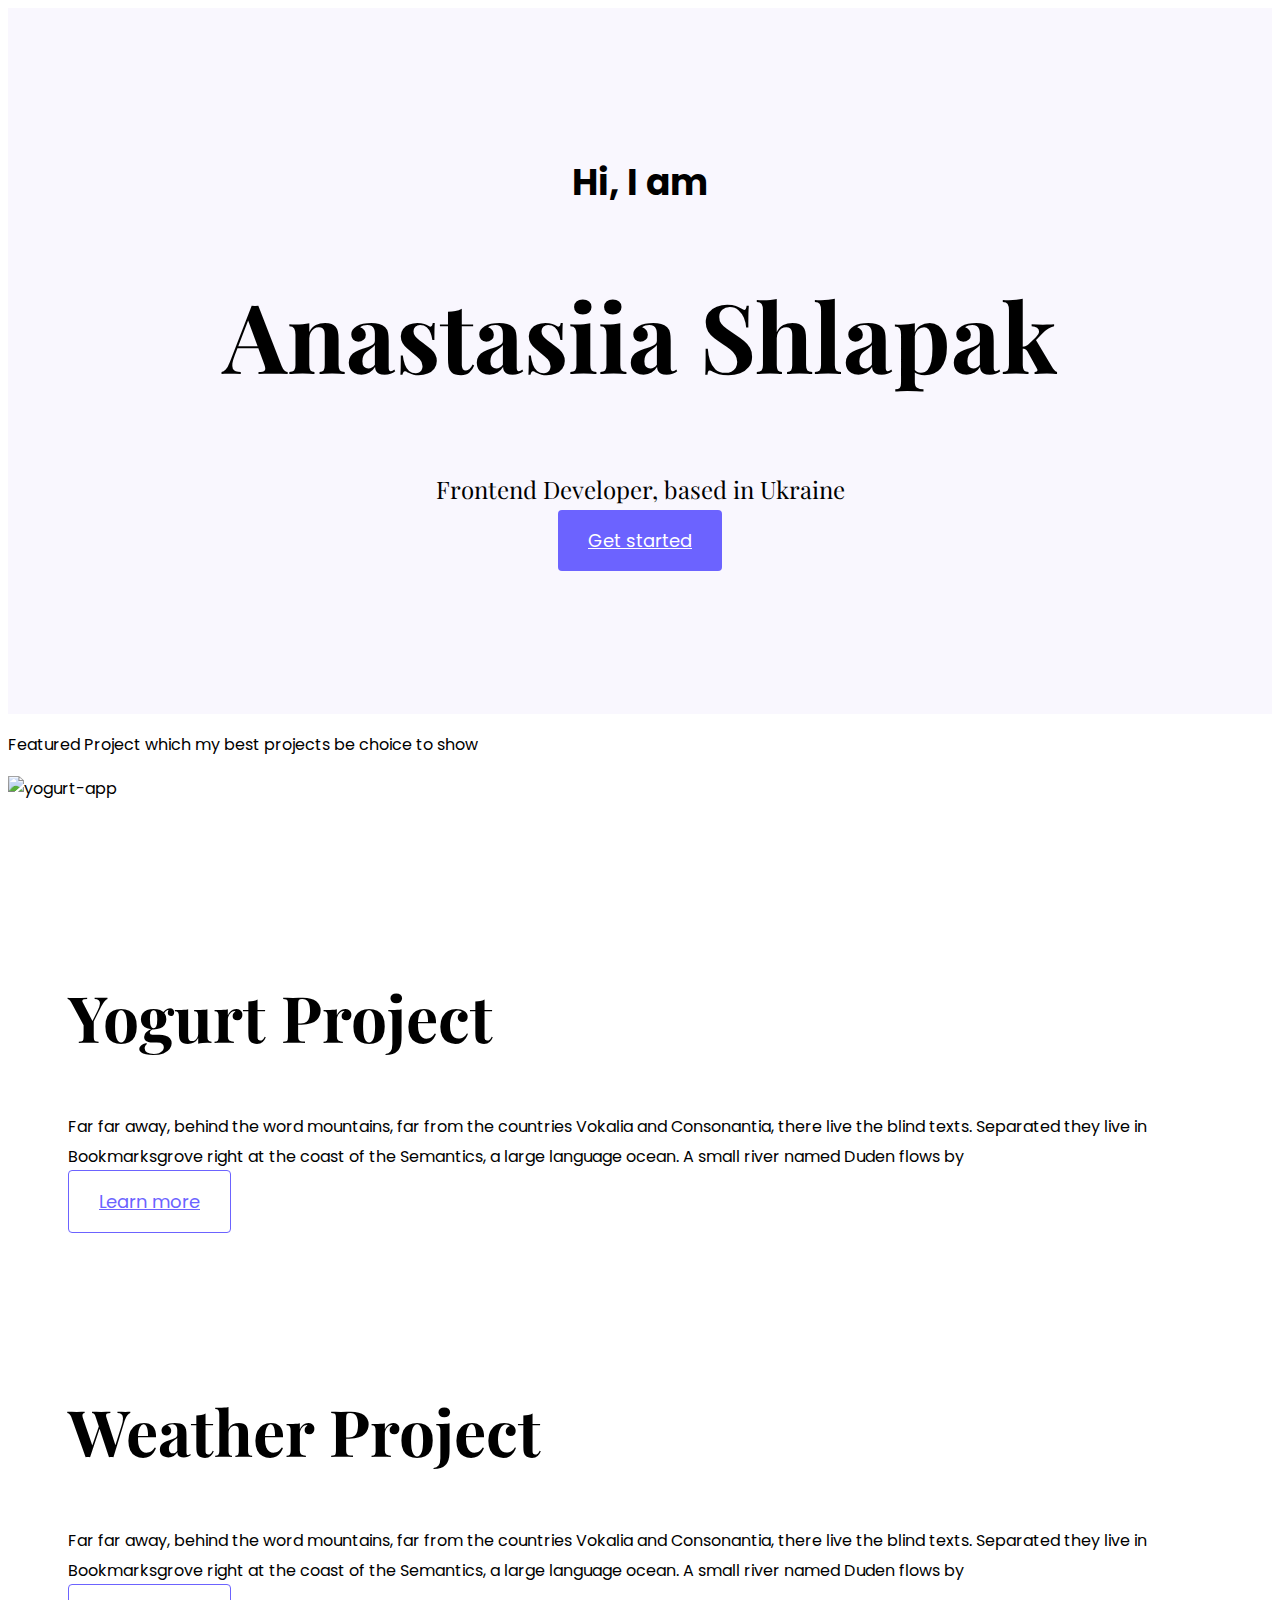
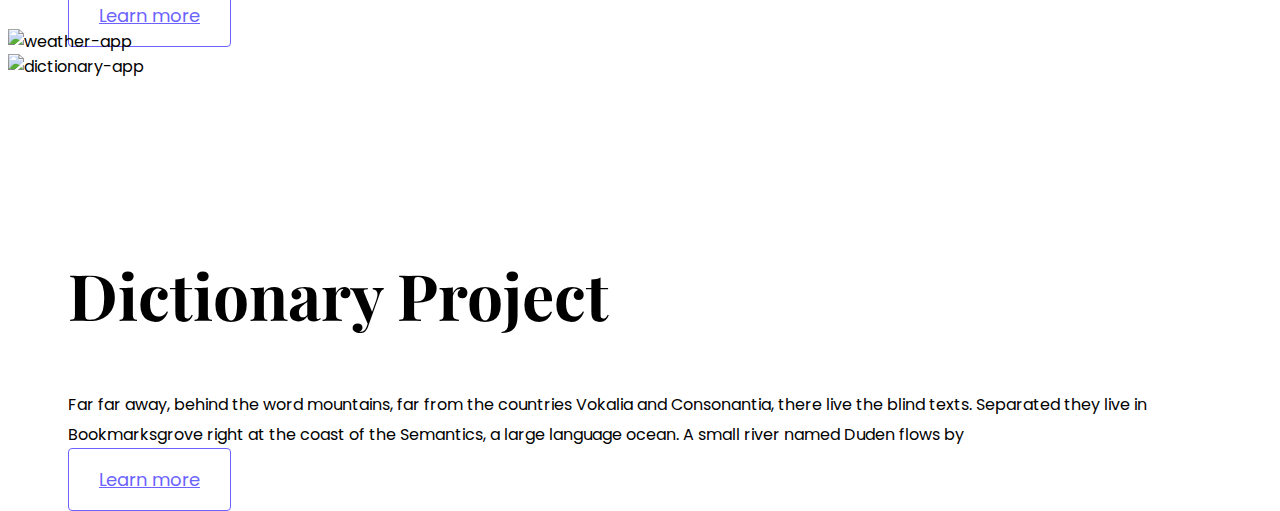
==== index.html @ 9c06d367 "add contact" ====
<!DOCTYPE html>
<html lang="en">
  <head>
    <meta charset="UTF-8" />
    <meta http-equiv="X-UA-Compatible" content="IE=edge" />
    <meta name="viewport" content="width=device-width, initial-scale=1.0" />
    <link
      href="https://cdn.jsdelivr.net/npm/bootstrap@5.2.2/dist/css/bootstrap.min.css"
      rel="stylesheet"
      integrity="sha384-Zenh87qX5JnK2Jl0vWa8Ck2rdkQ2Bzep5IDxbcnCeuOxjzrPF/et3URy9Bv1WTRi"
      crossorigin="anonymous"
    />
    <script
      src="https://cdn.jsdelivr.net/npm/bootstrap@5.2.2/dist/js/bootstrap.bundle.min.js"
      integrity="sha384-OERcA2EqjJCMA+/3y+gxIOqMEjwtxJY7qPCqsdltbNJuaOe923+mo//f6V8Qbsw3"
      crossorigin="anonymous"
    ></script>
    <link rel="preconnect" href="https://fonts.googleapis.com" />
    <link rel="preconnect" href="https://fonts.gstatic.com" crossorigin />
    <link
      href="https://fonts.googleapis.com/css2?family=Kanit:wght@100;200;300;400;500;700&family=Playfair+Display:wght@700&family=Poppins:wght@400;500;700&display=swap"
      rel="stylesheet"
    />
    <script
      src="https://kit.fontawesome.com/d768ca81f6.js"
      crossorigin="anonymous"
    ></script>
    <link rel="stylesheet" href="style.css" />
    <title>Document</title>
  </head>
  <body>
    <div class="hero">
      <p>Hi, I am</p>
      <h1>Anastasiia Shlapak</h1>
      <h2 class="mb-5">Frontend Developer, based in Ukraine</h2>
      <div>
        <a href="./aboutMe.html" class="btn btn-branding">Get started</a>
      </div>
    </div>
    <p class="text-center m-5">
      Featured Project which my best projects be choice to show
    </p>
    <div class="container">
      <div class="row mb-5 ">
        <div class="col d-none d-lg-block">
          <img src="/img/yogurt.png" alt="yogurt-app" class="img-fluid" />
        </div>
        <div class="col">
          <div class="project-description">
            <h2 class="mb-5">Yogurt Project</h2>
            <p class="mb-4 text-muted">
              Far far away, behind the word mountains, far from the countries
              Vokalia and Consonantia, there live the blind texts. Separated
              they live in Bookmarksgrove right at the coast of the Semantics, a
              large language ocean. A small river named Duden flows by
            </p>
            <a href="#" class="btn btn-branding-outline">Learn more</a>
          </div>
        </div>
      </div>
      <div class="row mb-5">
        <div class="col">
          <div class="project-description">
            <h2 class="mb-5">Weather Project</h2>
            <p class="mb-4 text-muted">
              Far far away, behind the word mountains, far from the countries
              Vokalia and Consonantia, there live the blind texts. Separated
              they live in Bookmarksgrove right at the coast of the Semantics, a
              large language ocean. A small river named Duden flows by
            </p>
            <a href="#" class="btn btn-branding-outline">Learn more</a>
          </div>
        </div>
        <div class="col d-none d-lg-block">
          <img src="/img/weather.png" alt="weather-app" class="img-fluid" />
        </div>
      </div>
      <div class="row">
        <div class="col d-none d-lg-block">
          <img src="/img/dictionary.png" alt="dictionary-app" class="img-fluid" />
        </div>
        <div class="col">
          <div class="project-description">
            <h2 class="mb-5">Dictionary Project</h2>
            <p class="mb-4 text-muted">
              Far far away, behind the word mountains, far from the countries
              Vokalia and Consonantia, there live the blind texts. Separated
              they live in Bookmarksgrove right at the coast of the Semantics, a
              large language ocean. A small river named Duden flows by
            </p>
            <a href="#" class="btn btn-branding-outline">Learn more</a>
          </div>
        </div>
      </div>
    </div>
  </body>
</html>
---- style.css ----
:root {
  --branding-color: #6c63ff;
  --secondary-color: #f9f7fe;
  --heading-font-family: "Playfair Display", serif;
  --default-font-family: "Poppins", sans-serif;
}
body {
  font-family: var(--default-font-family);
}

h1,
h2,
h3,
h4,
h5,
h6 {
  color: black;
  font-family: var(--heading-font-family);
  font-weight: bold;
}
h1 {
  font-size: 96px;
  line-height: 1.5;
}
h2 {
  font-size: 64px;
}
p {
  font-weight: normal;
  font-size: 16px;
  line-height: 30px;
}
.hero {
  background-color: var(--secondary-color);
  text-align: center;
  padding: 160px 20px;
}
.hero p {
  font-size: 36px;
  font-weight: bold;
  margin: 0;
}
.hero h2 {
  font-weight: normal;
  line-height: 1.5;
  font-size: 24px;
}
.content-container {
  padding: 160px 20px;
}
.content {
  margin: 30px;
}
.content-container h1 {
  font-size: 64px;
  line-height: 80px;
}
.content-container h2 {
  font-size: 18px;
  font-family: var(--default-font-family);
}
.content h3 {
  font-size: 24px;
  font-family: var(--default-font-family);
  line-height: 1.5;
  margin: 20px 0 0;
}
.content p {
  font-size: 14px;
}

.btn-branding {
  border-radius: 4px;
  background-color: var(--branding-color);
  color: white;
  padding: 18px 30px;
  font-size: 18px;
  line-height: 27px;
}
.btn-branding-outline {
  border-radius: 4px;
  border: 1px solid var(--branding-color);
  color: var(--branding-color);
  padding: 18px 30px;
  font-size: 18px;
  line-height: 27px;
}
.project-description {
  padding: 120px 60px 0;
}
@media (max-width: 960px) {
  h1 {
    font-size: 44px;
    line-height: 56px;
  }
  h2 {
    font-size: 44px;
  }
  .content {
    text-align: center;
    padding: 0;
  }
  .hero {
    padding: 80px 20px;
  }
  .about-section {
    text-align: center;
    padding: 0;
  }
  .project-description {
    padding: 0;
    text-align: center;
  }
}
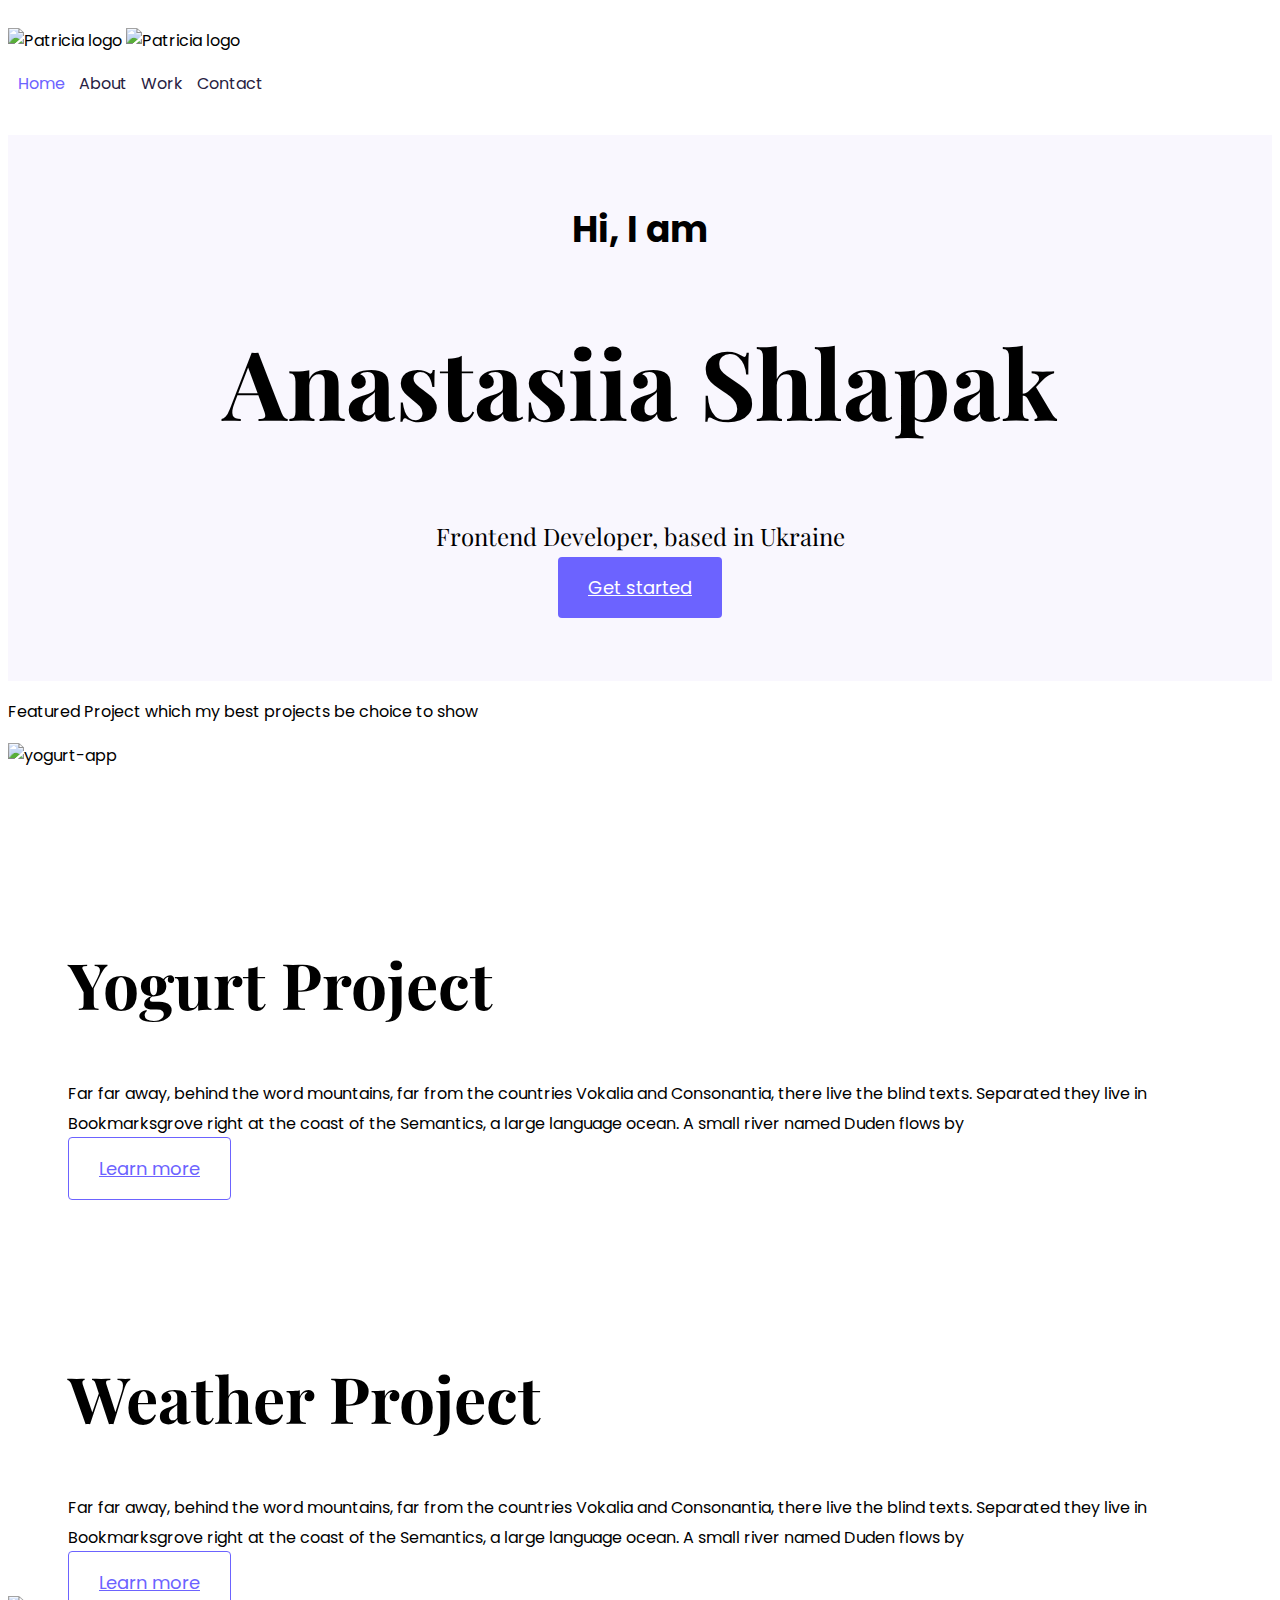
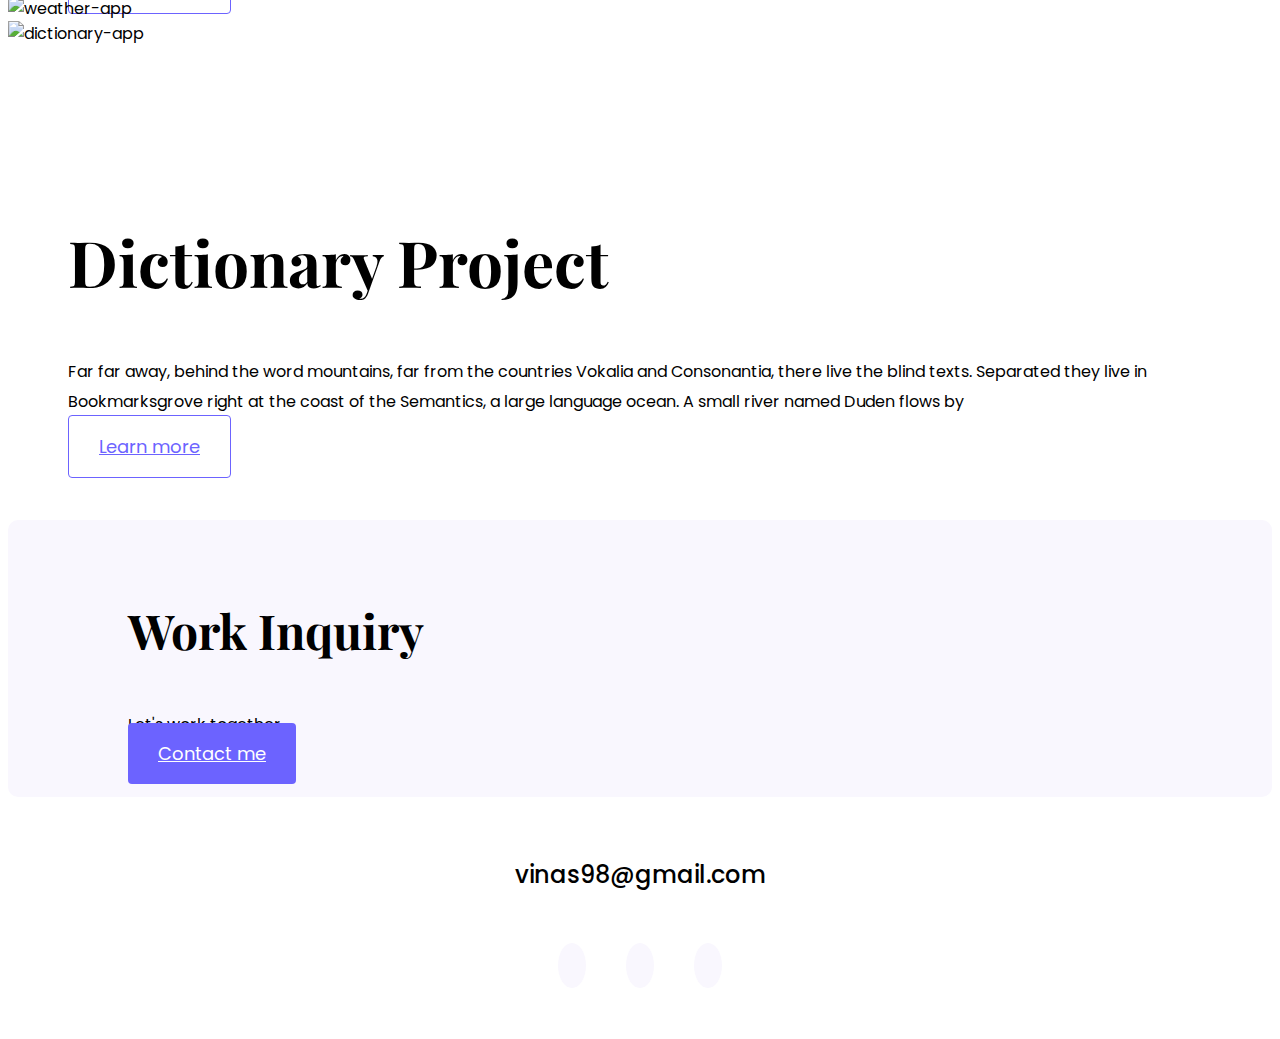
==== commit 454abb2a: "add ceo" ====
--- a/index.html
+++ b/index.html
@@ -26,22 +26,51 @@
       crossorigin="anonymous"
     ></script>
     <link rel="stylesheet" href="style.css" />
-    <title>Document</title>
+    <meta
+      name="description"
+      content="Patricia is a frond-end engineer based in Portugal."
+    />
+    <title>Front-end developer - Patricia</title>
   </head>
   <body>
+    <div class="container">
+      <nav class="d-flex justify-content-between">
+        <img
+          src="./img/logo (2).png"
+          alt="Patricia logo"
+          class="logo d-none d-md-block"
+        />
+        <img
+          src="./img/smalLogo.jpg"
+          alt="Patricia logo"
+          class="logo d-block d-md-none"
+        />
+        <ul>
+          <li class="active">
+            <a href="./index.html" title="Homepage">Home</a>
+          </li>
+          <li><a href="./aboutMe.html" title="About me">About</a></li>
+          <li><a href="./work.html" title="Work">Work</a></li>
+          <li><a href="./contact.html" title="Contact Page">Contact</a></li>
+        </ul>
+      </nav>
+    </div>
+
     <div class="hero">
       <p>Hi, I am</p>
       <h1>Anastasiia Shlapak</h1>
       <h2 class="mb-5">Frontend Developer, based in Ukraine</h2>
       <div>
-        <a href="./aboutMe.html" class="btn btn-branding">Get started</a>
+        <a href="./aboutMe.html" class="btn btn-branding" title="About me"
+          >Get started</a
+        >
       </div>
     </div>
     <p class="text-center m-5">
       Featured Project which my best projects be choice to show
     </p>
     <div class="container">
-      <div class="row mb-5 ">
+      <div class="row mb-5">
         <div class="col d-none d-lg-block">
           <img src="/img/yogurt.png" alt="yogurt-app" class="img-fluid" />
         </div>
@@ -54,7 +83,9 @@
               they live in Bookmarksgrove right at the coast of the Semantics, a
               large language ocean. A small river named Duden flows by
             </p>
-            <a href="#" class="btn btn-branding-outline">Learn more</a>
+            <a href="./work.html" class="btn btn-branding-outline"
+              >Learn more</a
+            >
           </div>
         </div>
       </div>
@@ -68,7 +99,9 @@
               they live in Bookmarksgrove right at the coast of the Semantics, a
               large language ocean. A small river named Duden flows by
             </p>
-            <a href="#" class="btn btn-branding-outline">Learn more</a>
+            <a href="./work.html" class="btn btn-branding-outline"
+              >Learn more</a
+            >
           </div>
         </div>
         <div class="col d-none d-lg-block">
@@ -77,7 +110,11 @@
       </div>
       <div class="row">
         <div class="col d-none d-lg-block">
-          <img src="/img/dictionary.png" alt="dictionary-app" class="img-fluid" />
+          <img
+            src="/img/dictionary.png"
+            alt="dictionary-app"
+            class="img-fluid"
+          />
         </div>
         <div class="col">
           <div class="project-description">
@@ -88,9 +125,34 @@
               they live in Bookmarksgrove right at the coast of the Semantics, a
               large language ocean. A small river named Duden flows by
             </p>
-            <a href="#" class="btn btn-branding-outline">Learn more</a>
+            <a href="./work.html" class="btn btn-branding-outline"
+              >Learn more</a
+            >
           </div>
         </div>
+      </div>
+      <div class="container">
+        <footer>
+          <div
+            class="contact-box d-flex justify-content-between mb-5 d-none d-md-flex"
+          >
+            <div>
+              <h3>Work Inquiry</h3>
+              <p class="text-muted">Let's work together</p>
+            </div>
+            <div>
+              <a href="./contact.html" title="Contact Patricia" class="btn btn-branding">Contact me</a>
+            </div>
+          </div>
+          <a href="mailto:vinas98@gmail.com" class="email-link" title="email ptricia"
+            >vinas98@gmail.com</a
+          >
+          <div class="social-links">
+            <a href="https://www.instagram.com/" target="_blank" title="instagram"> <i class="fa-brands fa-instagram"></i> </a>
+            <a href="https://github.com/" target="_blank" title="github"> <i class="fa-brands fa-github"></i> </a>
+            <a href="https://twitter.com/" target="_blank" title="twitter"> <i class="fa-brands fa-twitter"></i> </a>
+          </div>
+        </footer>
       </div>
     </div>
   </body>
--- a/style.css
+++ b/style.css
@@ -33,7 +33,7 @@
 .hero {
   background-color: var(--secondary-color);
   text-align: center;
-  padding: 160px 20px;
+  padding: 80px 20px;
 }
 .hero p {
   font-size: 36px;
@@ -46,7 +46,7 @@
   font-size: 24px;
 }
 .content-container {
-  padding: 160px 20px;
+  padding: 60px 20px;
 }
 .content {
   margin: 30px;
@@ -88,6 +88,76 @@
 .project-description {
   padding: 120px 60px 0;
 }
+.logo {
+  max-height: 40px;
+}
+nav {
+  padding: 20px 0;
+}
+nav li {
+  display: inline;
+  list-style: none;
+  line-height: 30px;
+  margin-left: 10px;
+}
+nav ul {
+  padding: 0;
+}
+nav a {
+  text-decoration: none;
+  color: #272142;
+  transition: all 100ms ease-in-out;
+}
+
+nav li.active a,
+nav a:hover {
+  color: var(--branding-color);
+}
+
+footer .email-link {
+  text-decoration: none;
+  color: black;
+  font-size: 24px;
+  display: block;
+  text-align: center;
+  margin: 60px;
+  font-weight: 500;
+}
+footer {
+  margin: 60px 0;
+}
+footer .email-link:hover {
+  color: var(--branding-color);
+}
+footer .social-links {
+  text-align: center;
+}
+footer .social-links a {
+  margin: 0 20px;
+  text-decoration: none;
+  color: var(--branding-color);
+  background-color: var(--secondary-color);
+  font-size: 18px;
+  padding: 10px 14px;
+  border-radius: 50%;
+  transition: all 100ms ease-in-out;
+}
+footer .social-links a:hover {
+  color: white;
+  background-color: var(--branding-color);
+}
+footer .contact-box {
+  background-color: var(--secondary-color);
+  padding: 30px 120px;
+  border-radius: 10px;
+}
+footer .contact-box p {
+  margin: 0;
+}
+h3 {
+  font-size: 48px;
+}
+
 @media (max-width: 960px) {
   h1 {
     font-size: 44px;
@@ -100,9 +170,6 @@
     text-align: center;
     padding: 0;
   }
-  .hero {
-    padding: 80px 20px;
-  }
   .about-section {
     text-align: center;
     padding: 0;
@@ -111,4 +178,10 @@
     padding: 0;
     text-align: center;
   }
+  .contact-box {
+    padding: 30px;
+  }
+  h3 {
+    font-size: 18px;
+  }
 }
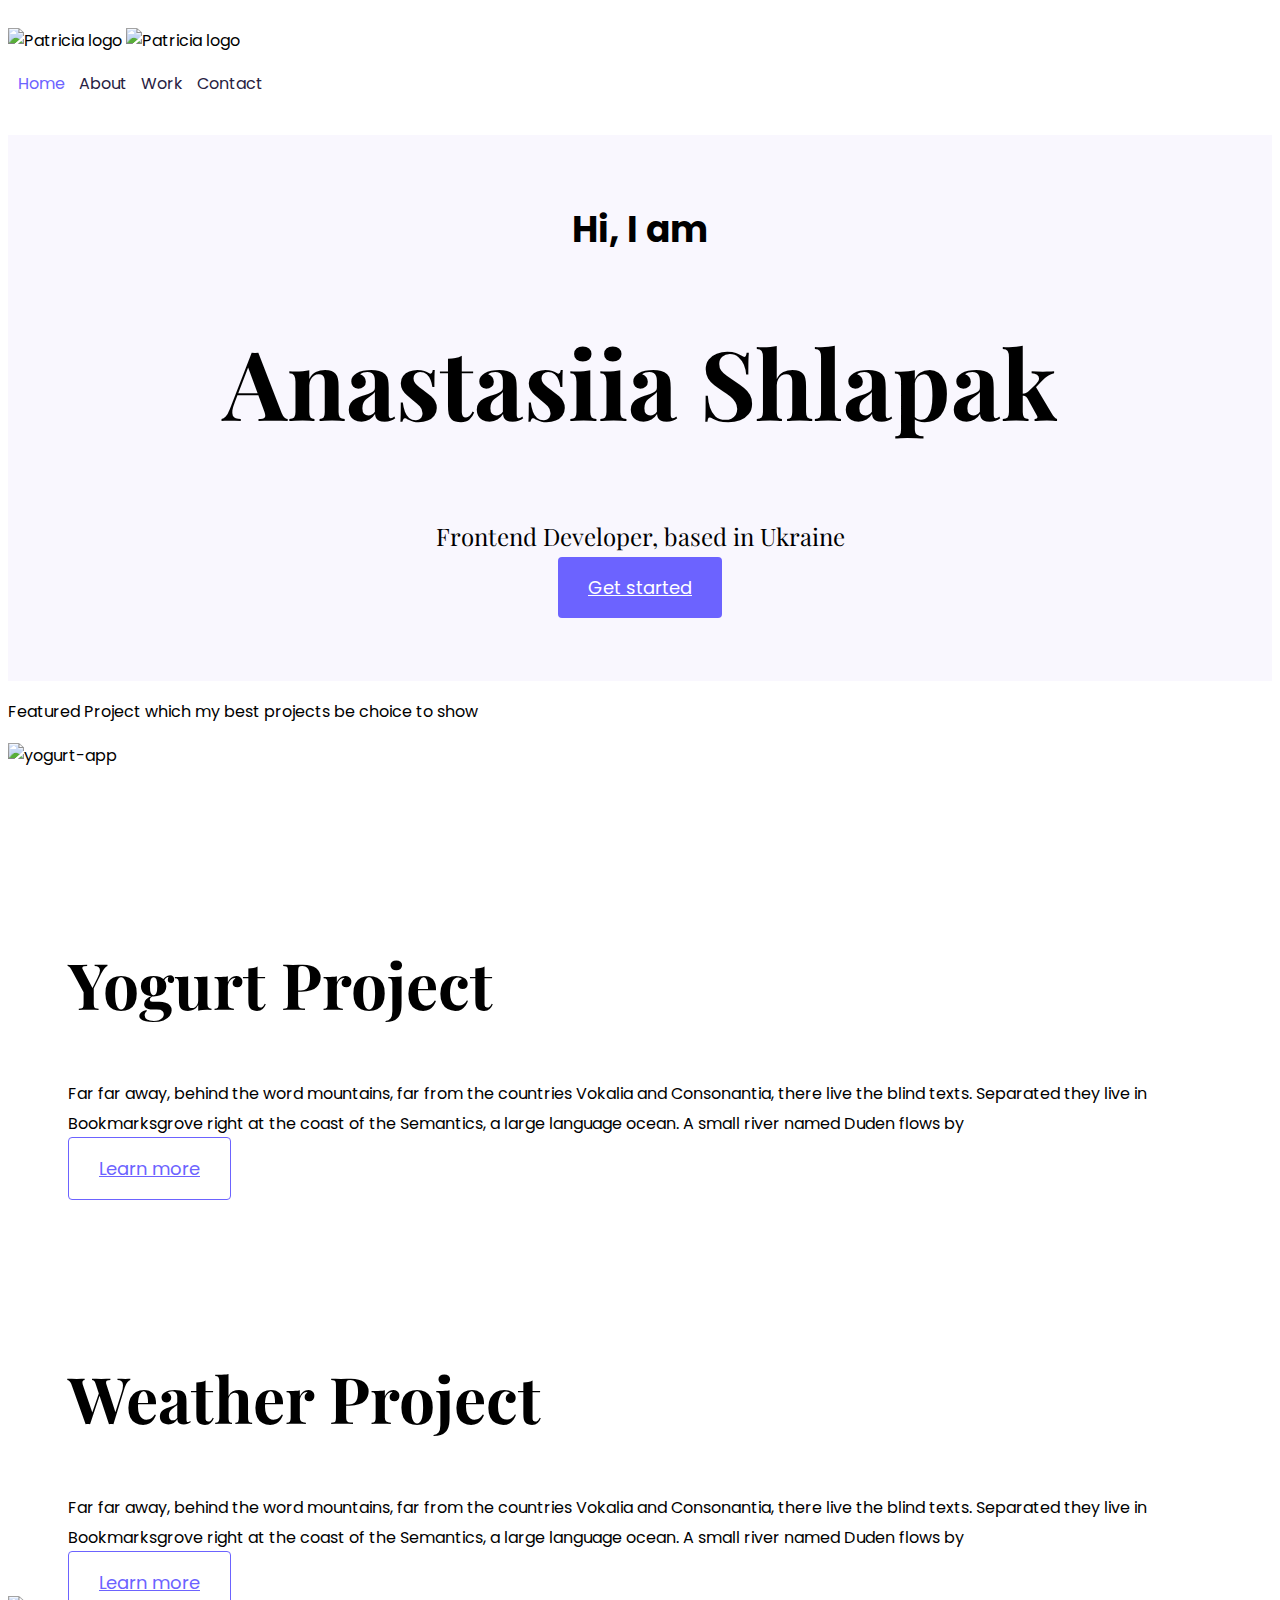
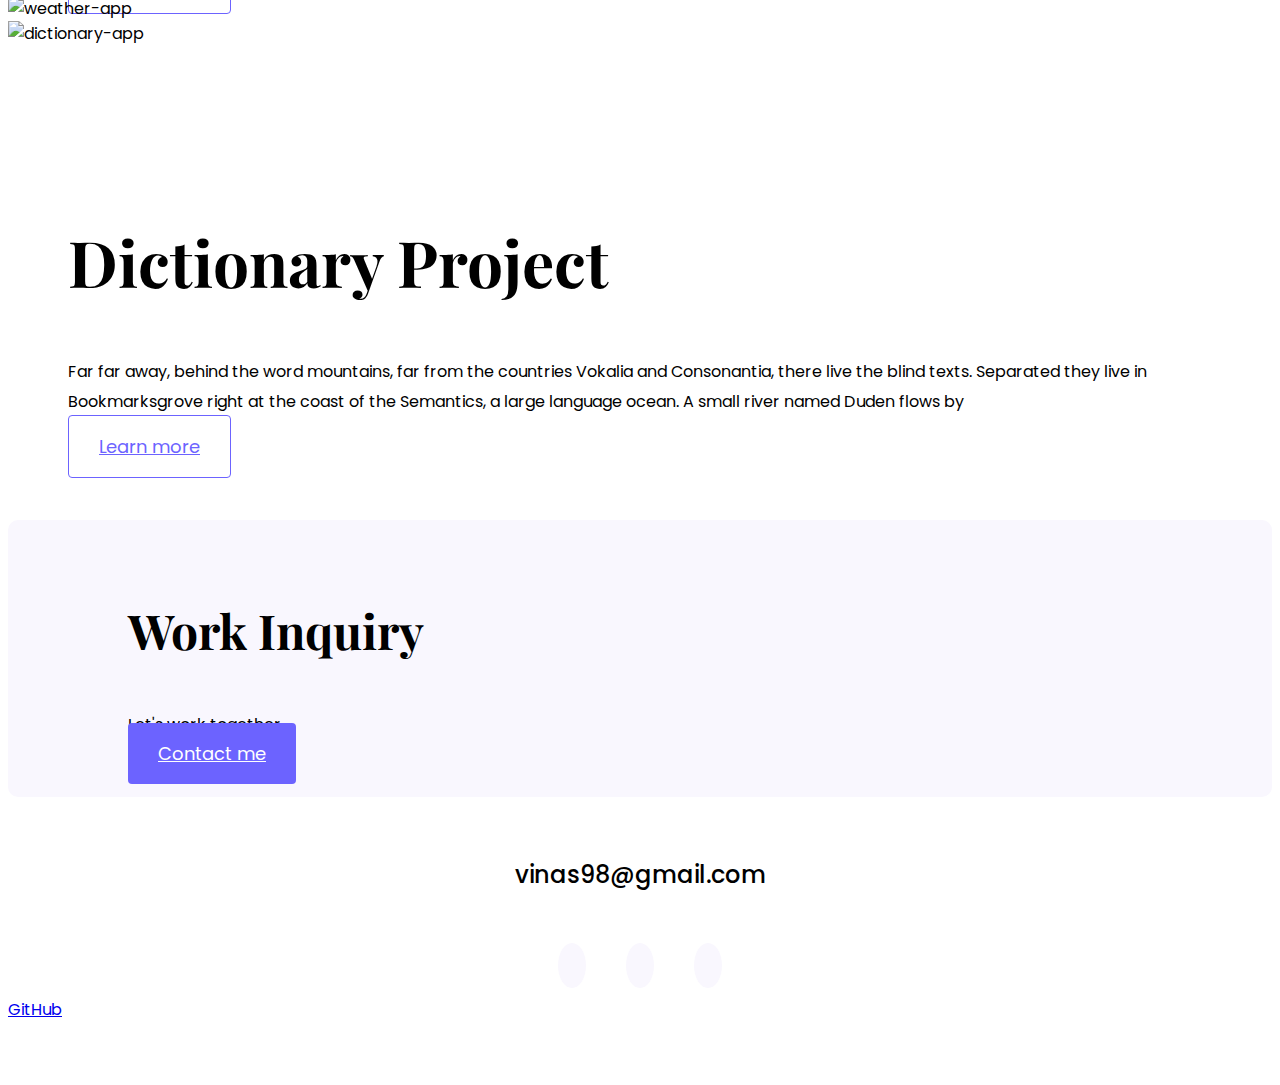
==== commit d53246f5: "add github link" ====
--- a/index.html
+++ b/index.html
@@ -152,6 +152,8 @@
             <a href="https://github.com/" target="_blank" title="github"> <i class="fa-brands fa-github"></i> </a>
             <a href="https://twitter.com/" target="_blank" title="twitter"> <i class="fa-brands fa-twitter"></i> </a>
           </div>
+                    <p class="text-center m-5"><a href="https://github.com/kelly9323/Portfolio-Final-main" target="_blank">GitHub</a></p>
+
         </footer>
       </div>
     </div>
